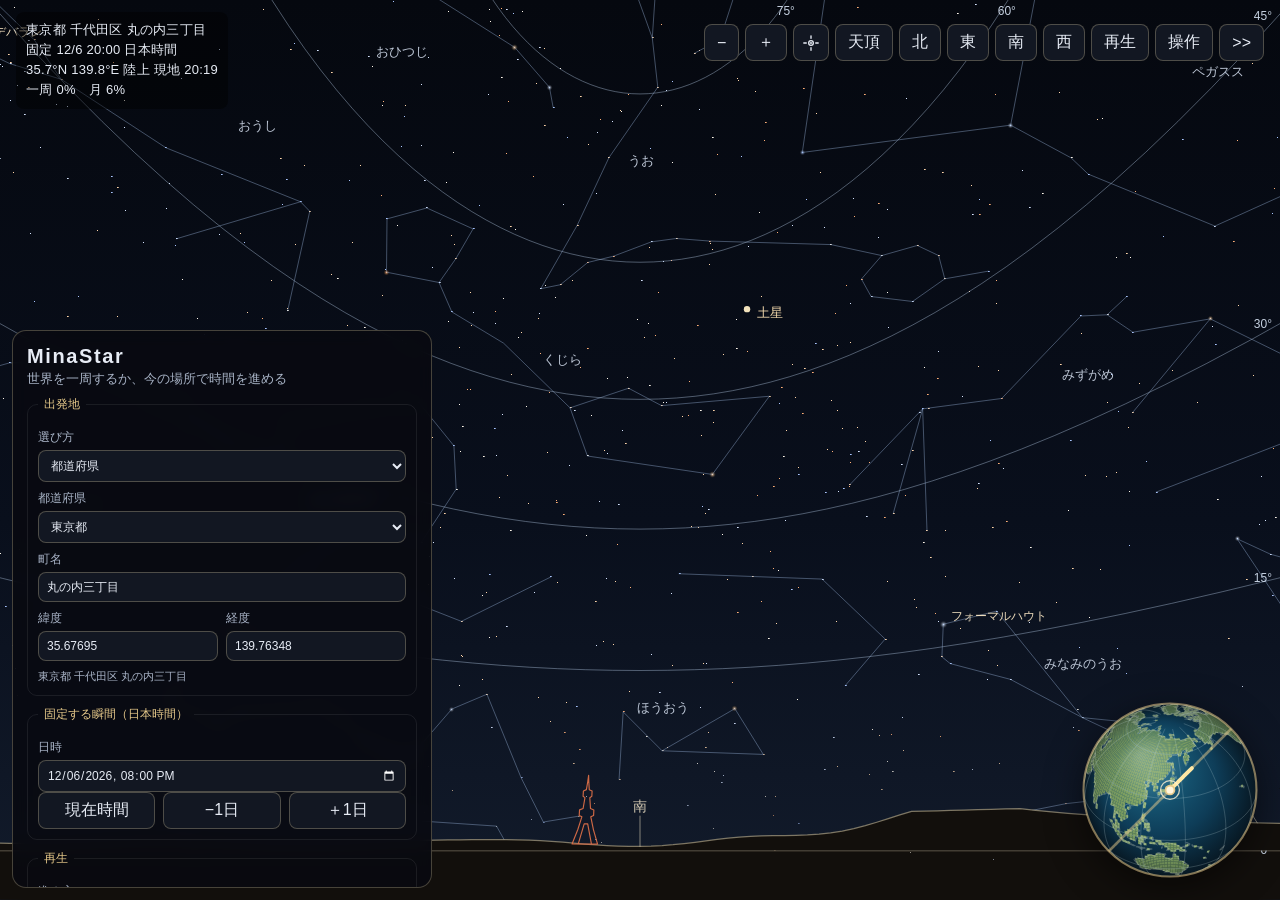
==== minastar/index.html @ cb6ebb81 "星空ページに、山と東京タワー、台北101を追加する。 Co-authored-by: Cursor <cursoragent@cursor.com>" ====
<!DOCTYPE html>
<html lang="ja">
<head>
  <meta charset="UTF-8">
  <meta name="viewport" content="width=device-width, initial-scale=1, viewport-fit=cover">
  <meta name="color-scheme" content="dark">
  <title>MinaStar</title>
  <link rel="stylesheet" href="css/app.css?v=3">
</head>
<body>
  <canvas id="sky" aria-label="星空"></canvas>
  <div id="globeWrap">
    <canvas id="globe" aria-label="現在地の地球儀"></canvas>
  </div>
  <div id="hud">
    <p id="hudText">星空を読み込んでいます</p>
    <div id="float">
      <div id="faintRow" class="hudRow" hidden>
        <button id="btn9" type="button" hidden>9等星</button>
        <button id="btn10" type="button" hidden>10等星</button>
        <button id="btn11" type="button" hidden>11等星</button>
      </div>
      <div id="powerRow" class="hudRow" hidden>
        <button id="pow1" type="button">1X</button>
        <button id="pow2" type="button">2X</button>
        <button id="pow4" type="button">4X</button>
        <button id="pow8" type="button">8X</button>
      </div>
      <div class="hudRow">
      <button id="zoomOut" type="button" aria-label="ズームアウト">−</button>
      <button id="zoomIn" type="button" aria-label="ズームイン">＋</button>
      <button id="homeView" class="icon" type="button" aria-label="出発地の現在時刻、南向きに戻す">
        <svg viewBox="0 0 24 24" width="18" height="18" aria-hidden="true">
          <circle cx="12" cy="12" r="3.1" fill="none" stroke="currentColor" stroke-width="1.8"/>
          <circle cx="12" cy="12" r="1.35" fill="currentColor"/>
          <path d="M12 2.4v3.3M12 18.3v3.3M2.4 12h3.3M18.3 12h3.3" fill="none" stroke="currentColor" stroke-width="1.8" stroke-linecap="round"/>
        </svg>
      </button>
      <button id="zenith" type="button">天頂</button>
      <button id="lookN" type="button">北</button>
      <button id="lookE" type="button">東</button>
      <button id="lookS" type="button">南</button>
      <button id="lookW" type="button">西</button>
      <button id="playHud" type="button">再生</button>
      <button id="panelToggle" type="button">操作</button>
      <button id="hideButtons" type="button" aria-label="ボタンを隠す">>></button>
      </div>
      <button id="showButtons" type="button" aria-label="ボタンを戻す"><<</button>
    </div>
  </div>
  <form id="panel">
    <header>
      <h1>MinaStar</h1>
      <p>世界を一周するか、今の場所で時間を進める</p>
    </header>

    <fieldset>
      <legend>出発地</legend>
      <label>選び方
        <select id="placeKind">
          <option value="city">世界の都市</option>
          <option value="japan">都道府県</option>
          <option value="geo">現在地</option>
        </select>
      </label>
      <div id="cityPlace" hidden>
        <label>都市
          <select id="city"></select>
        </label>
      </div>
      <div id="japanPlace">
        <label>都道府県
          <select id="pref"></select>
        </label>
        <label>町名
          <input id="town" type="search" placeholder="軽井沢、美しが丘" autocomplete="off">
        </label>
        <ul id="townList" hidden></ul>
      </div>
      <div id="geoPlace" hidden>
        <div class="row">
          <button id="locate" type="button">現在地を取得</button>
        </div>
        <p id="locateNote" class="note"></p>
      </div>
      <div class="pair">
        <label>緯度
          <input id="lat" type="number" step="0.0001" min="-90" max="90">
        </label>
        <label>経度
          <input id="lon" type="number" step="0.0001" min="-180" max="180">
        </label>
      </div>
      <p id="placeName" class="note"></p>
    </fieldset>

    <fieldset>
      <legend id="whenLegend">固定する瞬間（日本時間）</legend>
      <label>日時
        <input id="when" type="datetime-local">
      </label>
      <div class="row">
        <button id="whenNow" type="button">現在時間</button>
        <button id="whenPrev" type="button">−1日</button>
        <button id="whenNext" type="button">＋1日</button>
      </div>
    </fieldset>

    <fieldset>
      <legend>再生</legend>
      <label>進み方
        <select id="playMode">
          <option value="world">時間固定で世界一周旅行</option>
          <option value="here">現在地で時間旅行</option>
        </select>
      </label>
      <div id="worldOpts">
        <label>向き
          <select id="dir">
            <option value="east">東まわり</option>
            <option value="west">西まわり</option>
          </select>
        </label>
        <label>コース <span id="tiltLabel">北へ 45°</span>
          <input id="tilt" type="range" min="-90" max="90" step="1" value="-45">
        </label>
        <label>一周の時間（分）
          <input id="minutes" type="number" min="1" max="240" step="1" value="30">
        </label>
      </div>
      <div id="hereOpts" hidden>
        <label>1日の時間（分）
          <input id="dayMinutes" type="number" min="1" max="1440" step="1" value="30">
        </label>
      </div>
      <div class="row">
        <button id="play" type="button">再生</button>
        <button id="restart" type="button">最初に戻す</button>
      </div>
    </fieldset>

    <fieldset>
      <legend>星</legend>
      <label>探す
        <input id="starQuery" type="search" placeholder="シリウス、オリオン" autocomplete="off">
      </label>
      <ul id="starList" hidden></ul>
      <label>どこまで出すか <span id="magLabel">6等星</span>
        <input id="mag" type="range" min="3" max="8" step="1" value="6">
      </label>
      <label>北の向き <span id="northLabel">0°</span>
        <input id="north" type="range" min="0" max="360" step="1" value="0">
      </label>
      <label class="check"><input id="showLines" type="checkbox" checked> 星座線</label>
      <label class="check"><input id="showNames" type="checkbox" checked> 星座名</label>
      <label class="check"><input id="showAltitude" type="checkbox" checked> 高度線</label>
      <label class="check"><input id="showInfo" type="checkbox" checked> 現在地情報</label>
      <label class="check"><input id="showMeteors" type="checkbox"> 流星</label>
      <p class="note">星をクリックすると、下に説明が出ます。9等星・10等星・11等星は、最大ズームで止めたときだけ出ます。</p>
    </fieldset>

    <fieldset>
      <legend>音楽（この端末の中だけ）</legend>
      <div class="row">
        <button id="pickFiles" type="button">曲を選ぶ</button>
        <button id="pickDir" type="button" hidden>フォルダ</button>
        <button id="musicToggle" type="button">再生</button>
      </div>
      <input id="files" type="file" accept="audio/*,.mp3,.m4a,.wav,.ogg" multiple hidden>
      <label>音量
        <input id="volume" type="range" min="0" max="1" step="0.01" value="0.7">
      </label>
      <label class="check"><input id="loop" type="checkbox" checked> 繰り返し</label>
      <label class="check"><input id="shuffle" type="checkbox"> シャッフル</label>
      <p id="trackName" class="note">曲がまだありません</p>
    </fieldset>

    <div id="shadeRow">
      <div id="shadeHead">
        <span>背景の濃さ <span id="shadeLabel">0%</span></span>
        <label class="check"><input id="shadeAuto" type="checkbox"> 自動</label>
      </div>
      <input id="shade" type="range" min="-30" max="30" step="1" value="0">
    </div>
    <label id="starSizeRow">星の大きさ <span id="starSizeLabel">1倍</span>
      <input id="starSize" type="range" min="1" max="5" step="0.1" value="1">
    </label>
    <div class="row">
      <button id="full" type="button">全画面</button>
      <button id="hide" type="button">操作を隠す</button>
    </div>
    <p class="credit">星: Hipparcos / Tycho-2（ESA）。星座線: Olaf Frohn, d3-celestial（BSD）。陸地: Natural Earth。地名: 国土交通省 位置参照情報（Geolonia 住所データ）。</p>
  </form>
  <aside id="starCard" hidden aria-live="polite">
    <div class="sheet">
      <div class="sheetHead">
        <h2 id="starTitle"></h2>
        <button id="starClose" type="button">閉じる</button>
      </div>
      <p id="starSub"></p>
      <dl id="starFacts"></dl>
    </div>
  </aside>
  <script type="module" src="js/app.js?v=17"></script>
</body>
</html>
---- minastar/css/app.css ----
:root {
  color-scheme: dark;
  --ink: #e7ecf5;
  --muted: #a9b4c7;
  --line: rgba(232, 214, 170, 0.28);
  --panel: rgba(8, 10, 16, 0.88);
  --gold: #e6c98a;
  --danger: #d7b4a2;
}

* { box-sizing: border-box; }

html, body {
  margin: 0;
  height: 100%;
  background: #000;
  color: var(--ink);
  font-family: "Yu Gothic UI", "Hiragino Sans", "Noto Sans JP", sans-serif;
}

body.panel-hidden #panel { display: none; }

#showButtons { display: none; }

body.buttons-hidden #panel,
body.buttons-hidden #starCard,
body.buttons-hidden #float .hudRow { display: none; }

body.buttons-hidden #showButtons { display: inline-block; }

body.buttons-hidden.cursor-idle,
body.buttons-hidden.cursor-idle * { cursor: none !important; }

#sky {
  position: fixed;
  inset: 0;
  width: 100%;
  height: 100%;
  touch-action: none;
  cursor: grab;
}

#hud {
  position: fixed;
  z-index: 2;
  left: 16px;
  right: 16px;
  top: 12px;
  display: flex;
  justify-content: space-between;
  gap: 12px;
  align-items: flex-start;
  pointer-events: none;
}

#hudText {
  margin: 0;
  max-width: 34rem;
  padding: 8px 10px;
  background: rgba(0, 0, 0, 0.45);
  border-radius: 8px;
  font-size: 13px;
  line-height: 1.55;
  letter-spacing: 0.02em;
  white-space: pre-line;
}

body.playing #hudText {
  color: #9aa3b3;
  background: rgba(0, 0, 0, 0.28);
}

#float {
  display: flex;
  flex-direction: column;
  align-items: flex-end;
  gap: 6px;
  margin-left: auto;
  pointer-events: auto;
}

.hudRow {
  display: flex;
  flex-wrap: wrap;
  justify-content: flex-end;
  gap: 6px;
}

button:disabled {
  opacity: 0.38;
  cursor: default;
}

button, select, input[type="number"], input[type="datetime-local"], input[type="search"] {
  font: inherit;
  color: var(--ink);
  background: #121722;
  border: 1px solid var(--line);
  border-radius: 8px;
}

button {
  padding: 7px 12px;
  cursor: pointer;
}

button.icon {
  display: inline-flex;
  align-items: center;
  justify-content: center;
  padding: 6px 8px;
  line-height: 0;
}

button.on, button.playing {
  background: #3a2e18;
  border-color: var(--gold);
  color: var(--gold);
}

#panel {
  position: fixed;
  z-index: 3;
  left: 12px;
  bottom: 12px;
  width: min(420px, calc(100vw - 24px));
  max-height: min(62vh, 640px);
  overflow: auto;
  padding: 14px 14px 10px;
  background: var(--panel);
  border: 1px solid var(--line);
  border-radius: 14px;
  backdrop-filter: blur(8px);
}

#panel h1 {
  margin: 0;
  font-size: 20px;
  font-weight: 600;
  letter-spacing: 0.08em;
}

#panel header p {
  margin: 2px 0 8px;
  color: var(--muted);
  font-size: 13px;
}

fieldset {
  margin: 0 0 10px;
  padding: 8px 10px 10px;
  border: 1px solid rgba(255, 255, 255, 0.08);
  border-radius: 10px;
}

legend {
  padding: 0 6px;
  color: var(--gold);
  font-size: 12px;
}

label {
  display: flex;
  flex-direction: column;
  gap: 4px;
  margin-top: 8px;
  font-size: 12px;
  color: var(--muted);
}

label.check {
  flex-direction: row;
  align-items: center;
  gap: 8px;
}

input[type="range"] { width: 100%; accent-color: var(--gold); }

#shadeRow, #starSizeRow { margin: 4px 2px 10px; }

#shadeRow {
  display: flex;
  flex-direction: column;
  gap: 4px;
  font-size: 12px;
  color: var(--muted);
}

#shadeHead {
  display: flex;
  justify-content: space-between;
  align-items: center;
  gap: 8px;
}

#shadeHead .check { margin-top: 0; }

#shade:disabled { opacity: 0.45; }

input[type="search"], input[type="number"], input[type="datetime-local"], select {
  padding: 7px 8px;
  width: 100%;
}

.pair, .row {
  display: flex;
  gap: 8px;
}

.pair label, .row > * { flex: 1; }

#locateNote:empty { display: none; }

.note, .credit {
  margin: 8px 0 0;
  color: var(--muted);
  font-size: 11px;
  line-height: 1.45;
}

#townList, #starList {
  list-style: none;
  margin: 4px 0 0;
  padding: 0;
  max-height: 180px;
  overflow: auto;
  border: 1px solid var(--line);
  border-radius: 8px;
  background: #0c1018;
}

#townList button, #starList button {
  width: 100%;
  text-align: left;
  border: 0;
  border-radius: 0;
  background: transparent;
}

#townList button:hover, #starList button:hover { background: #1c2433; }

#globeWrap {
  position: fixed;
  z-index: 2;
  right: 16px;
  bottom: 16px;
  width: 188px;
  height: 188px;
  pointer-events: none;
  filter: drop-shadow(0 10px 18px rgba(0, 0, 0, 0.55));
}

body.playing #globeWrap { opacity: 0.55; }

#globe {
  display: block;
  width: 100%;
  height: 100%;
}

#starCard {
  position: fixed;
  z-index: 4;
  left: 0;
  right: 0;
  bottom: 0;
  display: flex;
  justify-content: flex-end;
  padding-right: 220px;
  pointer-events: none;
  transform: translateY(110%);
  transition: transform 0.24s ease;
}

#starCard.open { transform: translateY(0); }

#starCard .sheet {
  pointer-events: auto;
  width: min(520px, calc(100% - 244px));
  margin: 0 12px calc(14px + env(safe-area-inset-bottom));
  padding: 12px 14px 14px;
  background: rgba(8, 10, 16, 0.92);
  border: 1px solid var(--line);
  border-radius: 14px;
  backdrop-filter: blur(8px);
}

#starCard .sheetHead {
  display: flex;
  align-items: center;
  justify-content: space-between;
  gap: 12px;
}

#starCard h2 {
  margin: 0;
  font-size: 22px;
  font-weight: 600;
  letter-spacing: 0.06em;
}

#starCard #starSub {
  margin: 4px 0 0;
  color: var(--gold);
  font-size: 13px;
}

#starCard #starSub:empty { display: none; }

#starFacts {
  display: grid;
  grid-template-columns: auto 1fr auto 1fr;
  gap: 4px 14px;
  margin: 10px 0 0;
}

#starFacts dt { color: var(--muted); }
#starFacts dd { margin: 0; }

@media (max-width: 720px) {
  #hud { flex-direction: column; }
  #panel { max-height: 48vh; }
  #starFacts { grid-template-columns: auto 1fr; }
  #globeWrap {
    width: 116px;
    height: 116px;
    right: 10px;
    bottom: 10px;
  }
  #starCard { padding-right: 12px; }
  #starCard .sheet {
    width: min(520px, calc(100% - 24px));
    margin-bottom: calc(132px + env(safe-area-inset-bottom));
  }
}
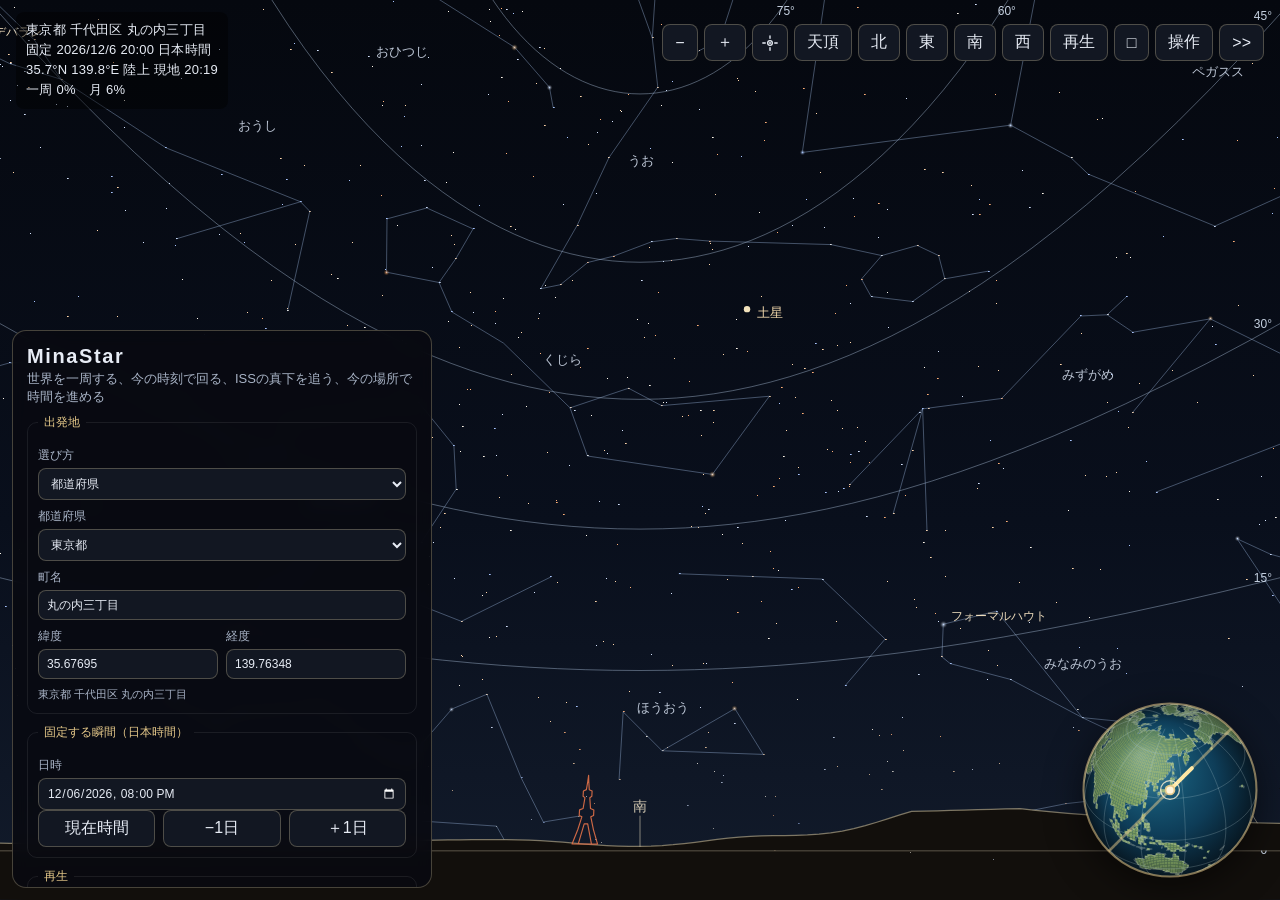
==== commit 8bd1b9d7: "星空ページに、現在時刻の世界旅行、ISS直下の周遊、全画面ボタンを追加する。 Co-authored-by: Cursor <cursoragent@cursor.com>" ====
--- a/minastar/index.html
+++ b/minastar/index.html
@@ -42,6 +42,7 @@
       <button id="lookS" type="button">南</button>
       <button id="lookW" type="button">西</button>
       <button id="playHud" type="button">再生</button>
+      <button id="fullHud" type="button" aria-label="全画面">□</button>
       <button id="panelToggle" type="button">操作</button>
       <button id="hideButtons" type="button" aria-label="ボタンを隠す">>></button>
       </div>
@@ -51,7 +52,7 @@
   <form id="panel">
     <header>
       <h1>MinaStar</h1>
-      <p>世界を一周するか、今の場所で時間を進める</p>
+      <p>世界を一周する、今の時刻で回る、ISSの真下を追う、今の場所で時間を進める</p>
     </header>
 
     <fieldset>
@@ -94,7 +95,7 @@
       <p id="placeName" class="note"></p>
     </fieldset>
 
-    <fieldset>
+    <fieldset id="whenBox">
       <legend id="whenLegend">固定する瞬間（日本時間）</legend>
       <label>日時
         <input id="when" type="datetime-local">
@@ -112,8 +113,12 @@
         <select id="playMode">
           <option value="world">時間固定で世界一周旅行</option>
           <option value="here">現在地で時間旅行</option>
+          <option value="now">現在時刻で世界旅行</option>
+          <option value="iss">ISS直下で周遊</option>
         </select>
       </label>
+      <p id="nowNote" class="note" hidden>今の時刻のまま、停止するまで回り続けます。</p>
+      <p id="issNote" class="note" hidden>ISSの真下を、今の時刻のまま追います。停止するまで続きます。</p>
       <div id="worldOpts">
         <label>向き
           <select id="dir">
@@ -201,6 +206,6 @@
       <dl id="starFacts"></dl>
     </div>
   </aside>
-  <script type="module" src="js/app.js?v=17"></script>
+  <script type="module" src="js/app.js?v=23"></script>
 </body>
 </html>
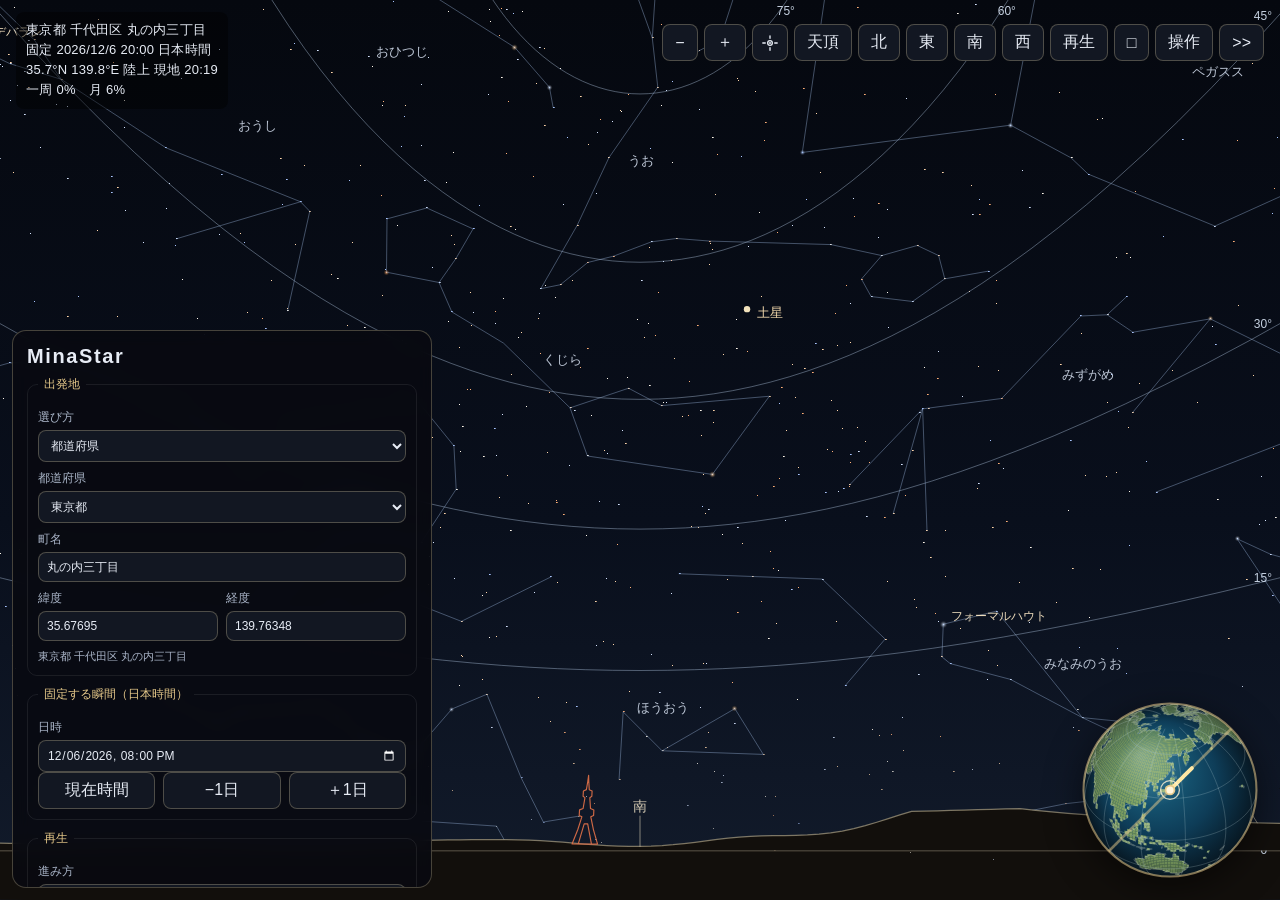
==== commit 248ad02f: "星空ページを最新にする。ISS直下を外し、ISSとハッブルに乗った周遊と水平線の見え方を合わせる。" ====
--- a/minastar/index.html
+++ b/minastar/index.html
@@ -5,7 +5,7 @@
   <meta name="viewport" content="width=device-width, initial-scale=1, viewport-fit=cover">
   <meta name="color-scheme" content="dark">
   <title>MinaStar</title>
-  <link rel="stylesheet" href="css/app.css?v=3">
+  <link rel="stylesheet" href="css/app.css?v=4">
 </head>
 <body>
   <canvas id="sky" aria-label="星空"></canvas>
@@ -52,7 +52,6 @@
   <form id="panel">
     <header>
       <h1>MinaStar</h1>
-      <p>世界を一周する、今の時刻で回る、ISSの真下を追う、今の場所で時間を進める</p>
     </header>
 
     <fieldset>
@@ -114,11 +113,13 @@
           <option value="world">時間固定で世界一周旅行</option>
           <option value="here">現在地で時間旅行</option>
           <option value="now">現在時刻で世界旅行</option>
-          <option value="iss">ISS直下で周遊</option>
+          <option value="ride">ISSに乗って周遊</option>
+          <option value="hst">HSTに乗って周遊</option>
         </select>
       </label>
       <p id="nowNote" class="note" hidden>今の時刻のまま、停止するまで回り続けます。</p>
-      <p id="issNote" class="note" hidden>ISSの真下を、今の時刻のまま追います。停止するまで続きます。</p>
+      <p id="rideNote" class="note" hidden>ISSから、今の時刻のまま見ます。水平線の下は陸地の輪郭です。停止するまで続きます。</p>
+      <p id="hstNote" class="note" hidden>ハッブル宇宙望遠鏡（HST）から、今の時刻のまま見ます。水平線の下は陸地の輪郭です。停止するまで続きます。</p>
       <div id="worldOpts">
         <label>向き
           <select id="dir">
@@ -206,6 +207,6 @@
       <dl id="starFacts"></dl>
     </div>
   </aside>
-  <script type="module" src="js/app.js?v=23"></script>
+  <script type="module" src="js/app.js?v=28"></script>
 </body>
 </html>
--- a/minastar/css/app.css
+++ b/minastar/css/app.css
@@ -134,16 +134,10 @@
 }
 
 #panel h1 {
-  margin: 0;
+  margin: 0 0 8px;
   font-size: 20px;
   font-weight: 600;
   letter-spacing: 0.08em;
-}
-
-#panel header p {
-  margin: 2px 0 8px;
-  color: var(--muted);
-  font-size: 13px;
 }
 
 fieldset {
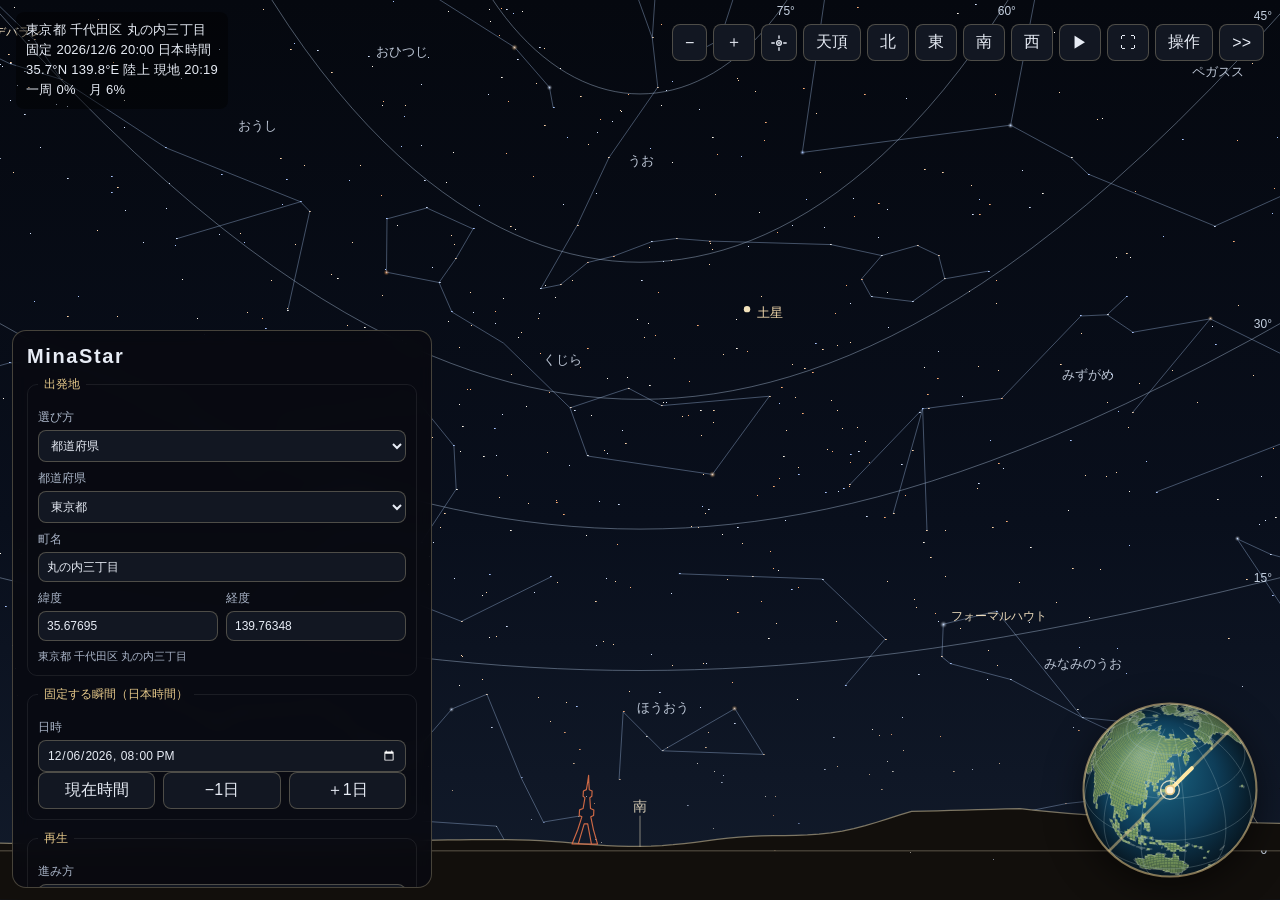
==== commit 4a73bf36: "星空ページの再生と全画面を印にし、同じ倍率の方角移動を1秒かけて滑らかにする。" ====
--- a/minastar/index.html
+++ b/minastar/index.html
@@ -5,7 +5,7 @@
   <meta name="viewport" content="width=device-width, initial-scale=1, viewport-fit=cover">
   <meta name="color-scheme" content="dark">
   <title>MinaStar</title>
-  <link rel="stylesheet" href="css/app.css?v=4">
+  <link rel="stylesheet" href="css/app.css?v=5">
 </head>
 <body>
   <canvas id="sky" aria-label="星空"></canvas>
@@ -41,8 +41,8 @@
       <button id="lookE" type="button">東</button>
       <button id="lookS" type="button">南</button>
       <button id="lookW" type="button">西</button>
-      <button id="playHud" type="button">再生</button>
-      <button id="fullHud" type="button" aria-label="全画面">□</button>
+      <button id="playHud" class="mark" type="button" aria-label="再生" title="再生">▶</button>
+      <button id="fullHud" class="mark" type="button" aria-label="全画面" title="全画面">⛶</button>
       <button id="panelToggle" type="button">操作</button>
       <button id="hideButtons" type="button" aria-label="ボタンを隠す">>></button>
       </div>
@@ -140,7 +140,7 @@
         </label>
       </div>
       <div class="row">
-        <button id="play" type="button">再生</button>
+        <button id="play" class="mark" type="button" aria-label="再生" title="再生">▶</button>
         <button id="restart" type="button">最初に戻す</button>
       </div>
     </fieldset>
@@ -207,6 +207,6 @@
       <dl id="starFacts"></dl>
     </div>
   </aside>
-  <script type="module" src="js/app.js?v=28"></script>
+  <script type="module" src="js/app.js?v=31"></script>
 </body>
 </html>
--- a/minastar/css/app.css
+++ b/minastar/css/app.css
@@ -110,6 +110,14 @@
   justify-content: center;
   padding: 6px 8px;
   line-height: 0;
+}
+
+button.mark {
+  font-family: "Segoe UI Symbol", "Segoe UI", "Yu Gothic UI", sans-serif;
+  font-size: 16px;
+  line-height: 1;
+  min-width: 2.6em;
+  text-align: center;
 }
 
 button.on, button.playing {
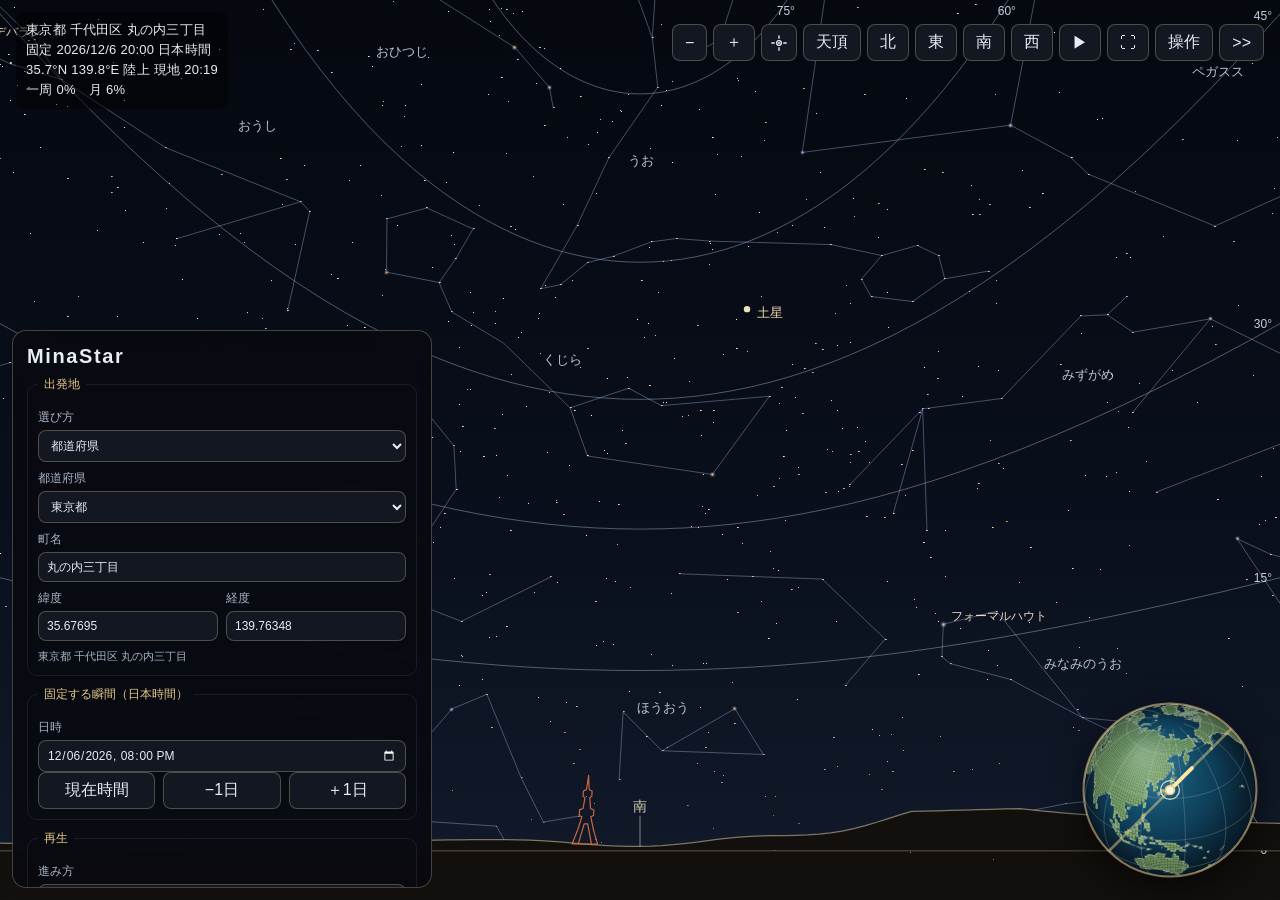
==== commit 28bd7c1f: "星空ページのISSとハッブルに、南から右へ一周する時間を追加する。" ====
--- a/minastar/index.html
+++ b/minastar/index.html
@@ -120,6 +120,12 @@
       <p id="nowNote" class="note" hidden>今の時刻のまま、停止するまで回り続けます。</p>
       <p id="rideNote" class="note" hidden>ISSから、今の時刻のまま見ます。水平線の下は陸地の輪郭です。停止するまで続きます。</p>
       <p id="hstNote" class="note" hidden>ハッブル宇宙望遠鏡（HST）から、今の時刻のまま見ます。水平線の下は陸地の輪郭です。停止するまで続きます。</p>
+      <div id="orbitOpts" hidden>
+        <label>右へ一周（分）
+          <input id="spinMinutes" type="number" min="0" max="99" step="1" value="0">
+        </label>
+        <p class="note">0は今まで通りです。1以上で、再生すると南から右へ360°回ります。回っているあいだは、ドラッグと倍率は使えません。</p>
+      </div>
       <div id="worldOpts">
         <label>向き
           <select id="dir">
@@ -207,6 +213,6 @@
       <dl id="starFacts"></dl>
     </div>
   </aside>
-  <script type="module" src="js/app.js?v=31"></script>
+  <script type="module" src="js/app.js?v=32"></script>
 </body>
 </html>
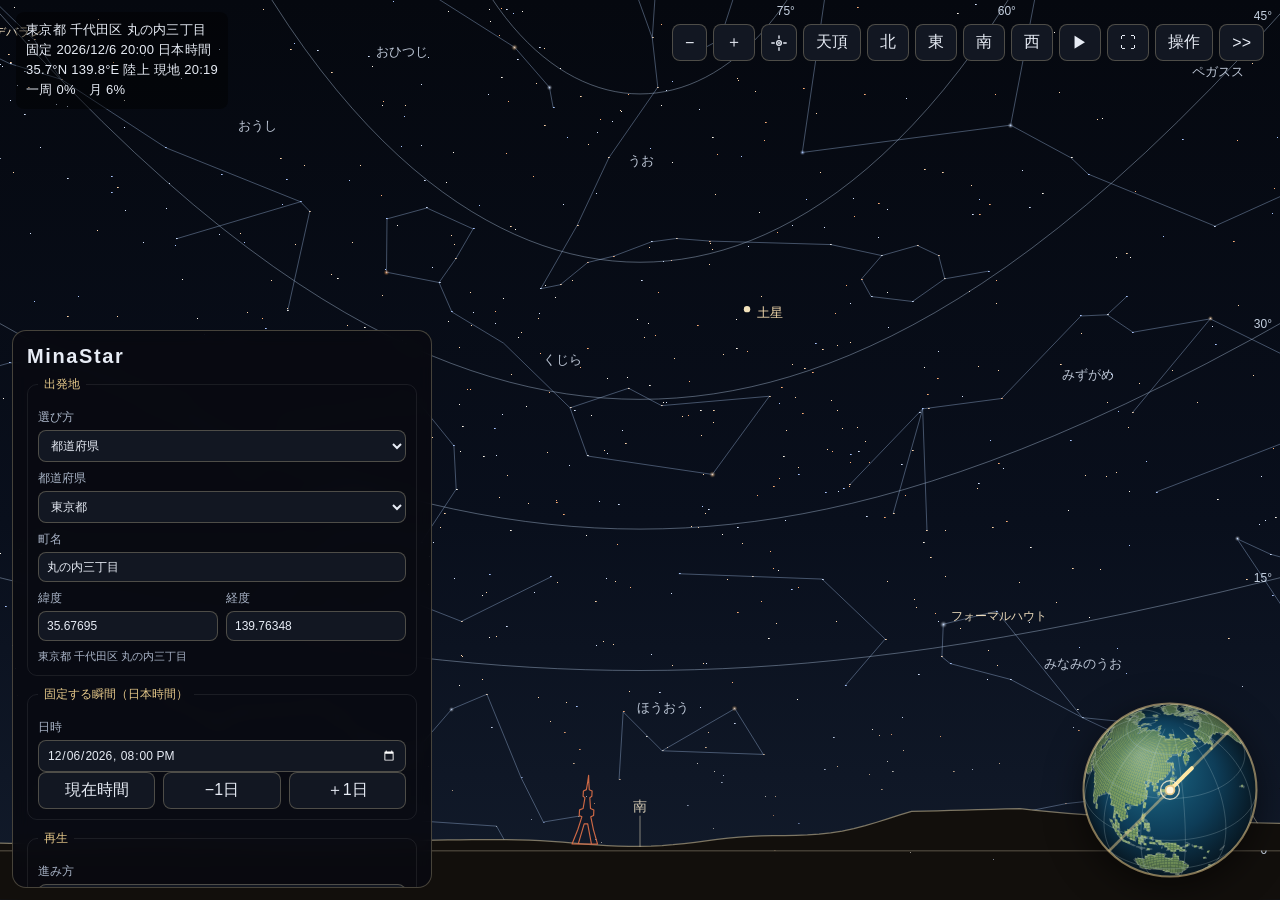
==== commit 7c95d45f: "星空ページのISSとハッブルで、地平線の頂点を画面の下から5分の1にする。" ====
--- a/minastar/index.html
+++ b/minastar/index.html
@@ -213,6 +213,6 @@
       <dl id="starFacts"></dl>
     </div>
   </aside>
-  <script type="module" src="js/app.js?v=32"></script>
+  <script type="module" src="js/app.js?v=33"></script>
 </body>
 </html>
